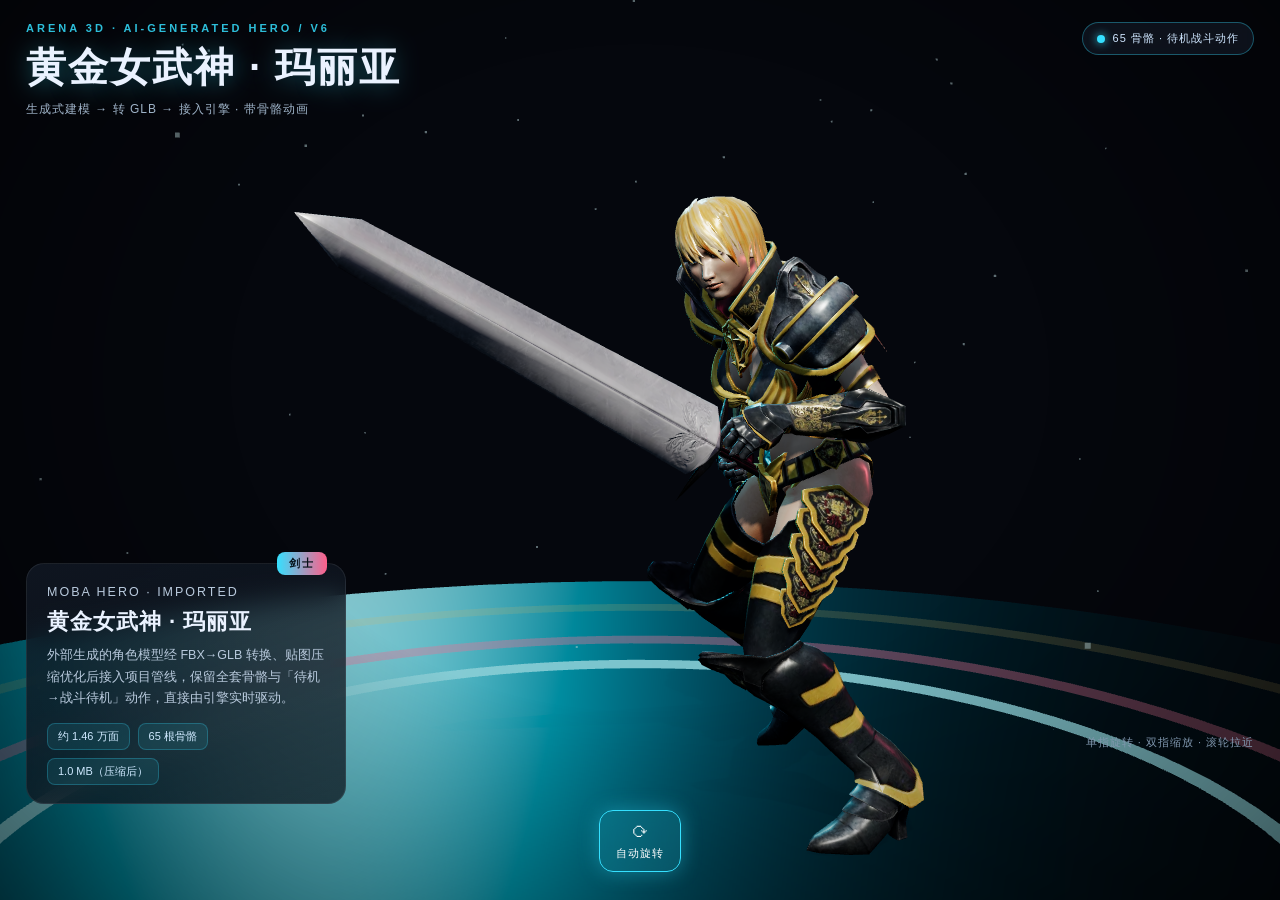
==== model-showcase-v6/index.html @ f56e3645 "新增 V6：外部生成式角色接入展示（黄金女武神·玛丽亚） - 将上传的 Mixamo 骨骼 FBX（含"待机→战斗待机"动作）转为 GLB - 贴图从 PNG 缩放为 1K WebP，体积 10.6M" ====
<!doctype html>
<html lang="zh-CN">
<head>
  <meta charset="utf-8">
  <meta name="viewport" content="width=device-width, initial-scale=1, viewport-fit=cover, user-scalable=no">
  <meta name="theme-color" content="#05070d">
  <title>生成式英雄 · 黄金女武神 V6</title>
  <link rel="stylesheet" href="./style.css">
  <script type="importmap">
    {
      "imports": {
        "three": "../vendor/three.module.js",
        "three/addons/": "../vendor/"
      }
    }
  </script>
</head>
<body>
  <main id="app">
    <div id="stage" aria-label="可旋转的三维英雄模型"></div>
    <div class="vignette"></div>

    <header class="topbar">
      <div>
        <p class="eyebrow">ARENA 3D · AI-GENERATED HERO / V6</p>
        <h1>黄金女武神 · 玛丽亚</h1>
        <p class="subtitle">生成式建模 → 转 GLB → 接入引擎 · 带骨骼动画</p>
      </div>
      <div class="quality-badge"><span></span> 65 骨骼 · 待机战斗动作</div>
    </header>

    <section class="hero-card" aria-label="模型说明">
      <div class="role-mark">剑士</div>
      <p class="hero-kicker">MOBA HERO · IMPORTED</p>
      <h2>黄金女武神 · 玛丽亚</h2>
      <p>外部生成的角色模型经 FBX→GLB 转换、贴图压缩优化后接入项目管线，保留全套骨骼与「待机→战斗待机」动作，直接由引擎实时驱动。</p>
      <div class="stats">
        <span>约 1.46 万面</span>
        <span>65 根骨骼</span>
        <span>1.0 MB（压缩后）</span>
      </div>
    </section>

    <div class="gesture-hint">单指旋转 · 双指缩放 · 滚轮拉近</div>

    <nav class="action-bar" aria-label="操作">
      <button class="action active" id="spin"><i>⟳</i><span>自动旋转</span></button>
    </nav>

    <section id="loading" class="loading" aria-live="polite">
      <div class="loader-ring"></div>
      <p>正在载入英雄...</p>
      <small id="loading-detail">读取模型与贴图</small>
    </section>

    <section id="error-panel" class="error-panel" hidden>
      <h2>模型没有加载成功</h2>
      <p id="error-message"></p>
      <button onclick="location.reload()">重新加载</button>
    </section>
  </main>

  <script type="module" src="./showcase.js"></script>
</body>
</html>
---- model-showcase-v6/style.css ----
* { margin: 0; padding: 0; box-sizing: border-box; }

:root {
  --cyan: #35e0ff;
  --pink: #ff5f8a;
  --gold: #ffb347;
  --ink: #05070d;
}

html, body { height: 100%; overflow: hidden; background: var(--ink); }

body {
  font-family: -apple-system, BlinkMacSystemFont, "Segoe UI", "PingFang SC", "Microsoft YaHei", sans-serif;
  color: #eaf2ff;
  -webkit-user-select: none;
  user-select: none;
  touch-action: none;
}

#app { position: fixed; inset: 0; }

#stage { position: absolute; inset: 0; }
#stage canvas { display: block; touch-action: none; }

.vignette {
  position: absolute; inset: 0; pointer-events: none;
  background: radial-gradient(ellipse at 50% 42%, transparent 45%, rgba(0,0,0,0.55) 100%);
}

.topbar {
  position: absolute; top: 0; left: 0; right: 0;
  display: flex; justify-content: space-between; align-items: flex-start;
  padding: 22px 26px; pointer-events: none;
}

.eyebrow {
  font-size: 11px; letter-spacing: 3px; text-transform: uppercase;
  color: var(--cyan); opacity: 0.85; margin-bottom: 6px; font-weight: 600;
}
.topbar h1 {
  font-size: clamp(24px, 5vw, 40px); font-weight: 800; letter-spacing: 2px;
  text-shadow: 0 2px 24px rgba(53,224,255,0.35);
}
.subtitle { font-size: 12px; color: #9fb4c9; margin-top: 6px; letter-spacing: 1px; }

.quality-badge {
  display: inline-flex; align-items: center; gap: 8px;
  padding: 8px 14px; border-radius: 999px;
  background: rgba(20,28,40,0.6); border: 1px solid rgba(53,224,255,0.35);
  font-size: 11px; letter-spacing: 1px; color: #cfe6ff;
  backdrop-filter: blur(8px);
}
.quality-badge span {
  width: 8px; height: 8px; border-radius: 50%;
  background: var(--cyan); box-shadow: 0 0 10px var(--cyan);
  animation: pulse 1.6s infinite;
}
@keyframes pulse { 0%,100% { opacity: 1; } 50% { opacity: 0.35; } }

.hero-card {
  position: absolute; left: 26px; bottom: 96px; max-width: 320px;
  padding: 18px 20px; border-radius: 18px;
  background: linear-gradient(160deg, rgba(18,26,38,0.82), rgba(10,14,22,0.7));
  border: 1px solid rgba(255,255,255,0.08);
  backdrop-filter: blur(14px); pointer-events: none;
}
.role-mark {
  position: absolute; top: -12px; right: 18px;
  padding: 4px 12px; border-radius: 8px; font-size: 11px; letter-spacing: 2px;
  background: linear-gradient(90deg, var(--cyan), var(--pink)); color: #06121a; font-weight: 800;
}
.hero-kicker { font-size: 10px; letter-spacing: 2px; color: var(--gold); margin-bottom: 4px; }
.hero-card h2 { font-size: 22px; font-weight: 800; margin-bottom: 8px; letter-spacing: 1px; }
.hero-card p { font-size: 12.5px; line-height: 1.7; color: #b9cadd; }
.stats { display: flex; flex-wrap: wrap; gap: 8px; margin-top: 14px; }
.stats span {
  font-size: 11px; padding: 5px 10px; border-radius: 8px;
  background: rgba(53,224,255,0.1); border: 1px solid rgba(53,224,255,0.25); color: #cfe9ff;
}

.gesture-hint {
  position: absolute; bottom: 150px; right: 26px;
  font-size: 11px; color: #7f96ad; letter-spacing: 1px; pointer-events: none;
}

.action-bar {
  position: absolute; bottom: 28px; left: 50%; transform: translateX(-50%);
  display: flex; gap: 10px;
}
.action {
  display: flex; flex-direction: column; align-items: center; gap: 4px;
  min-width: 76px; padding: 10px 16px; border-radius: 14px; cursor: pointer;
  background: rgba(18,26,38,0.72); border: 1px solid rgba(255,255,255,0.1);
  color: #cfe0f2; font-size: 11px; letter-spacing: 1px;
  backdrop-filter: blur(10px); transition: all 0.2s;
}
.action i { font-size: 18px; font-style: normal; }
.action.active {
  border-color: var(--cyan); color: #fff;
  box-shadow: 0 0 20px rgba(53,224,255,0.35);
  background: rgba(53,224,255,0.14);
}
.action:active { transform: scale(0.95); }

.loading {
  position: absolute; inset: 0; display: flex; flex-direction: column;
  align-items: center; justify-content: center; gap: 14px;
  background: var(--ink); z-index: 20;
  transition: opacity 0.6s; text-align: center;
}
.loading.ready { opacity: 0; pointer-events: none; }
.loading p { font-size: 15px; letter-spacing: 2px; }
.loading small { font-size: 12px; color: #7f96ad; }
.loader-ring {
  width: 46px; height: 46px; border-radius: 50%;
  border: 3px solid rgba(53,224,255,0.2); border-top-color: var(--cyan);
  animation: spin 0.9s linear infinite;
}
@keyframes spin { to { transform: rotate(360deg); } }

@media (max-width: 640px) {
  .hero-card { max-width: 260px; bottom: 100px; left: 14px; padding: 14px 16px; }
  .topbar { padding: 16px 16px; }
  .gesture-hint { right: 14px; bottom: 156px; }
}

.error-panel {
  position: absolute; inset: 0; margin: auto; width: min(90%, 360px); height: max-content;
  padding: 24px; border-radius: 18px; text-align: center; z-index: 30;
  background: rgba(18,26,38,0.95); border: 1px solid rgba(255,95,138,0.4);
}
.error-panel h2 { font-size: 18px; margin-bottom: 10px; }
.error-panel p { font-size: 13px; color: #b9cadd; line-height: 1.6; margin-bottom: 16px; }
.error-panel button {
  padding: 10px 22px; border-radius: 10px; border: none; cursor: pointer;
  background: var(--cyan); color: #06121a; font-weight: 700;
}
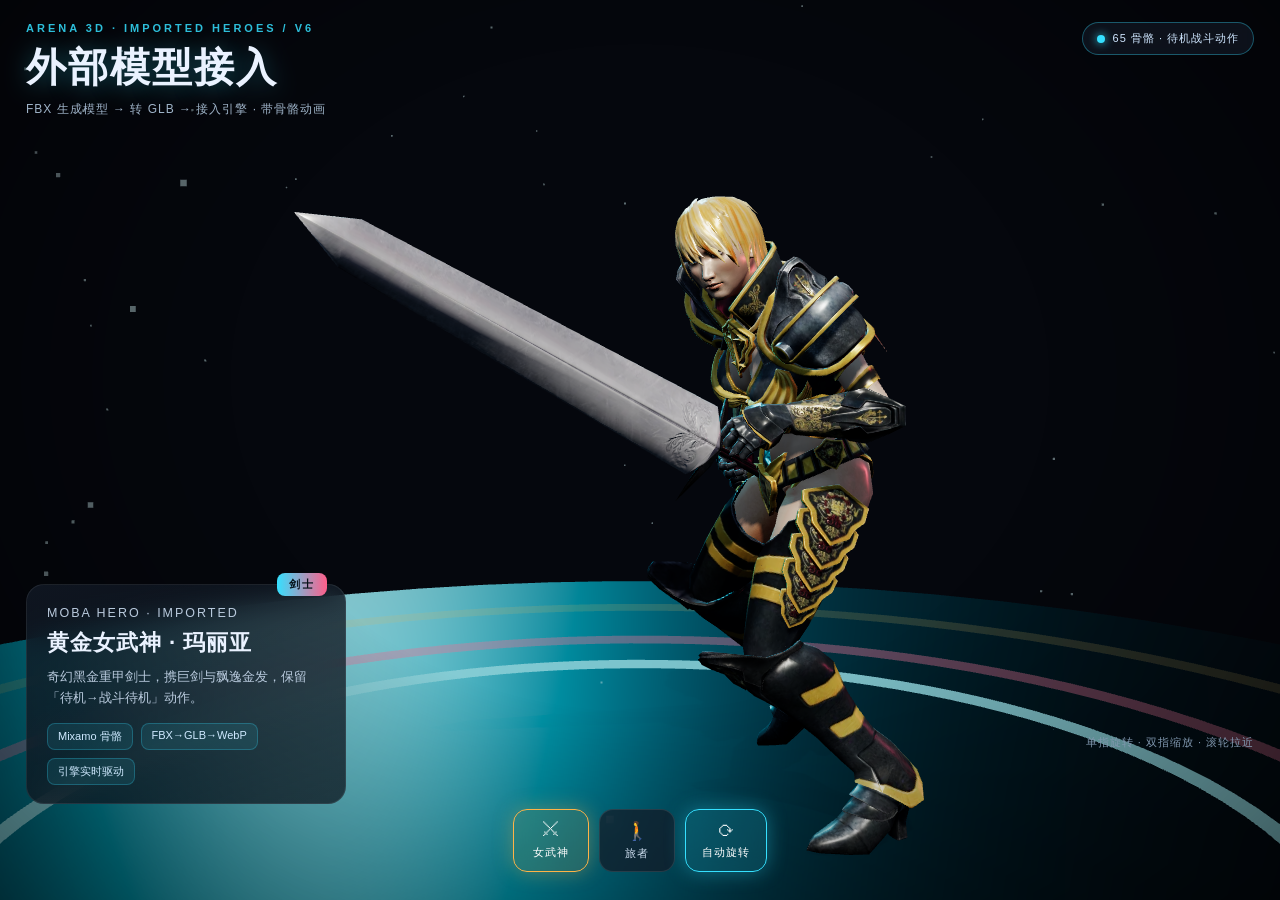
==== commit 964bf7f2: "V6 支持多模型切换：新增第二个导入角色「街头旅者·杰克」 - 新增 casual.glb（20.4MB FBX → 2.7MB，1K WebP 贴图） - hero.glb 更名 valkyrie." ====
--- a/model-showcase-v6/index.html
+++ b/model-showcase-v6/index.html
@@ -22,28 +22,30 @@
 
     <header class="topbar">
       <div>
-        <p class="eyebrow">ARENA 3D · AI-GENERATED HERO / V6</p>
-        <h1>黄金女武神 · 玛丽亚</h1>
-        <p class="subtitle">生成式建模 → 转 GLB → 接入引擎 · 带骨骼动画</p>
+        <p class="eyebrow">ARENA 3D · IMPORTED HEROES / V6</p>
+        <h1>外部模型接入</h1>
+        <p class="subtitle">FBX 生成模型 → 转 GLB → 接入引擎 · 带骨骼动画</p>
       </div>
       <div class="quality-badge"><span></span> 65 骨骼 · 待机战斗动作</div>
     </header>
 
     <section class="hero-card" aria-label="模型说明">
-      <div class="role-mark">剑士</div>
+      <div class="role-mark" id="heroRole">剑士</div>
       <p class="hero-kicker">MOBA HERO · IMPORTED</p>
-      <h2>黄金女武神 · 玛丽亚</h2>
-      <p>外部生成的角色模型经 FBX→GLB 转换、贴图压缩优化后接入项目管线，保留全套骨骼与「待机→战斗待机」动作，直接由引擎实时驱动。</p>
+      <h2 id="heroName">黄金女武神 · 玛丽亚</h2>
+      <p id="heroDesc">外部生成的角色模型经 FBX→GLB 转换、贴图压缩优化后接入项目管线，保留全套骨骼与「待机→战斗待机」动作，直接由引擎实时驱动。</p>
       <div class="stats">
-        <span>约 1.46 万面</span>
-        <span>65 根骨骼</span>
-        <span>1.0 MB（压缩后）</span>
+        <span>Mixamo 骨骼</span>
+        <span>FBX→GLB→WebP</span>
+        <span>引擎实时驱动</span>
       </div>
     </section>
 
     <div class="gesture-hint">单指旋转 · 双指缩放 · 滚轮拉近</div>
 
     <nav class="action-bar" aria-label="操作">
+      <button class="model-btn active" data-key="valkyrie"><i>⚔</i><span>女武神</span></button>
+      <button class="model-btn" data-key="casual"><i>🚶</i><span>旅者</span></button>
       <button class="action active" id="spin"><i>⟳</i><span>自动旋转</span></button>
     </nav>
 
--- a/model-showcase-v6/style.css
+++ b/model-showcase-v6/style.css
@@ -135,3 +135,18 @@
   padding: 10px 22px; border-radius: 10px; border: none; cursor: pointer;
   background: var(--cyan); color: #06121a; font-weight: 700;
 }
+
+.model-btn {
+  display: flex; flex-direction: column; align-items: center; gap: 4px;
+  min-width: 76px; padding: 10px 16px; border-radius: 14px; cursor: pointer;
+  background: rgba(18,26,38,0.72); border: 1px solid rgba(255,255,255,0.1);
+  color: #cfe0f2; font-size: 11px; letter-spacing: 1px;
+  backdrop-filter: blur(10px); transition: all 0.2s;
+}
+.model-btn i { font-size: 18px; font-style: normal; }
+.model-btn.active {
+  border-color: var(--gold); color: #fff;
+  box-shadow: 0 0 20px rgba(255,179,71,0.35);
+  background: rgba(255,179,71,0.14);
+}
+.model-btn:active { transform: scale(0.95); }
